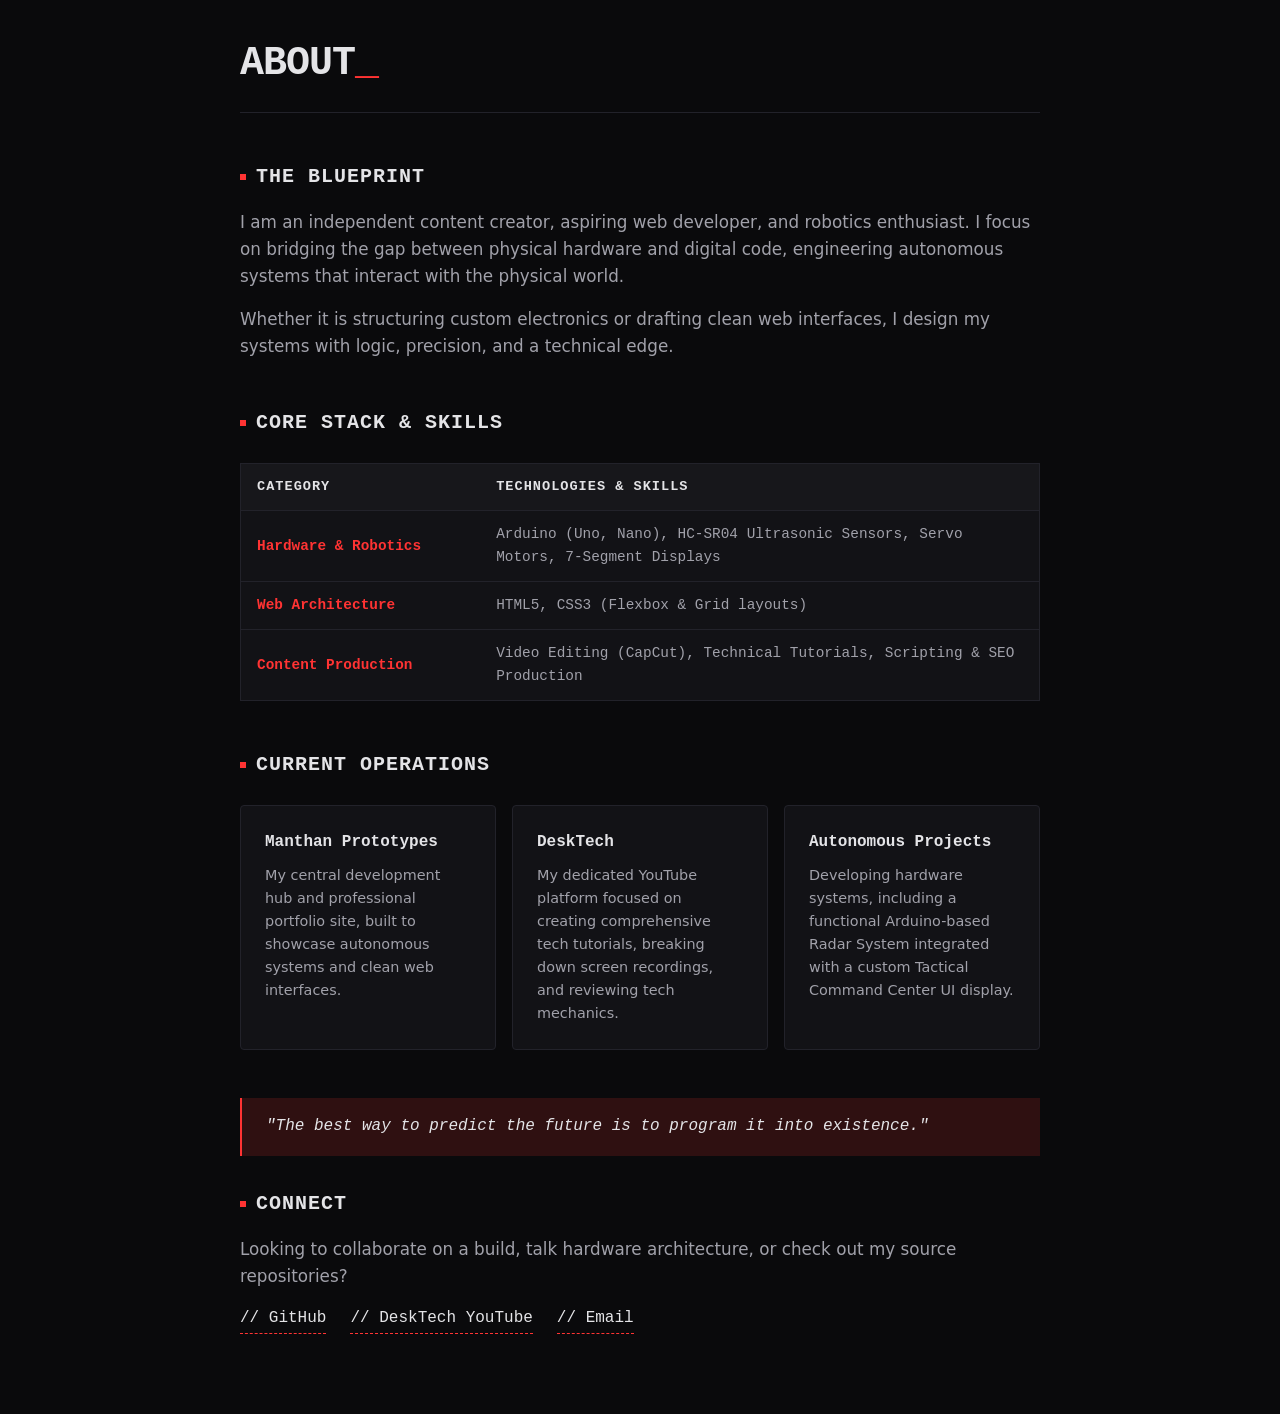
==== about/about.html @ c5562c9e "coded the about page, added contact links, and updated the navigation menu on the index page." ====
<!DOCTYPE html>
<html lang="en">
<head>
    <meta charset="UTF-8">
    <meta name="viewport" content="width=device-width, initial-scale=1.0">
    <title>About // Manthan Prototypes</title>
    <link rel="stylesheet" href="about.css">
</head>
<body>

    <div class="container">
        
        <header>
            <h1>ABOUT<span>_</span></h1>
        </header>

        <section id="blueprint">
            <h2>The Blueprint</h2>
            <p>I am an independent content creator, aspiring web developer, and robotics enthusiast. I focus on bridging the gap between physical hardware and digital code, engineering autonomous systems that interact with the physical world.</p>
            <p>Whether it is structuring custom electronics or drafting clean web interfaces, I design my systems with logic, precision, and a technical edge.</p>
        </section>

        <section id="stack">
            <h2>Core Stack & Skills</h2>
            <div class="table-container">
                <table>
                    <thead>
                        <tr>
                            <th>Category</th>
                            <th>Technologies & Skills</th>
                        </tr>
                    </thead>
                    <tbody>
                        <tr>
                            <td>Hardware & Robotics</td>
                            <td>Arduino (Uno, Nano), HC-SR04 Ultrasonic Sensors, Servo Motors, 7-Segment Displays</td>
                        </tr>
                        <tr>
                            <td>Web Architecture</td>
                            <td>HTML5, CSS3 (Flexbox & Grid layouts)</td>
                        </tr>
                        <tr>
                            <td>Content Production</td>
                            <td>Video Editing (CapCut), Technical Tutorials, Scripting & SEO Production</td>
                        </tr>
                    </tbody>
                </table>
            </div>
        </section>

        <section id="operations">
            <h2>Current Operations</h2>
            <div class="grid">
                <div class="card">
                    <h3>Manthan Prototypes</h3>
                    <p>My central development hub and professional portfolio site, built to showcase autonomous systems and clean web interfaces.</p>
                </div>
                <div class="card">
                    <h3>DeskTech</h3>
                    <p>My dedicated YouTube platform focused on creating comprehensive tech tutorials, breaking down screen recordings, and reviewing tech mechanics.</p>
                </div>
                <div class="card">
                    <h3>Autonomous Projects</h3>
                    <p>Developing hardware systems, including a functional Arduino-based Radar System integrated with a custom Tactical Command Center UI display.</p>
                </div>
            </div>
        </section>

        <blockquote>
            "The best way to predict the future is to program it into existence."
        </blockquote>

        <section id="connect">
            <h2>Connect</h2>
            <p>Looking to collaborate on a build, talk hardware architecture, or check out my source repositories?</p>
            <div class="contact-links">
                <a href="https://github.com/Mnthn26" target="_blank">// GitHub</a>
                <a href="https://www.youtube.com/@DeskTech26" target="_blank">// DeskTech YouTube</a>
                <a href="mailto:dmanthan2013@gmail.com">// Email</a>
            </div>
        </section>

    </div>

</body>
</html>
---- about/about.css ----
/* Minimalist Dark Tech Theme */
        :root {
            --bg-color: #0a0a0c;
            --surface-color: #121216;
            --border-color: #22222a;
            --text-primary: #e4e4e7;
            --text-secondary: #a1a1aa;
            --accent-color: #ff3333; /* Tactical Red */
            --accent-glow: rgba(255, 51, 51, 0.15);
            --font-mono: 'JetBrains Mono', 'Fira Code', monospace;
        }

        * {
            box-sizing: border-box;
            margin: 0;
            padding: 0;
        }

        body {
            background-color: var(--bg-color);
            color: var(--text-primary);
            font-family: system-ui, -apple-system, BlinkMacSystemFont, 'Segoe UI', Roboto, sans-serif;
            line-height: 1.6;
            padding: 2rem 1rem;
        }

        .container {
            max-width: 800px;
            margin: 0 auto;
        }

        /* Tech Header */
        header {
            margin-bottom: 3rem;
            border-bottom: 1px solid var(--border-color);
            padding-bottom: 1rem;
        }

        h1 {
            font-family: var(--font-mono);
            font-size: 2.5rem;
            font-weight: 700;
            text-transform: uppercase;
            letter-spacing: -1px;
        }

        h1 span {
            color: var(--accent-color);
        }

        h2 {
            font-family: var(--font-mono);
            font-size: 1.25rem;
            color: var(--text-primary);
            text-transform: uppercase;
            margin-bottom: 1rem;
            letter-spacing: 1px;
            display: flex;
            align-items: center;
        }

        h2::before {
            content: '';
            display: inline-block;
            width: 6px;
            height: 6px;
            background-color: var(--accent-color);
            margin-right: 10px;
        }

        section {
            margin-bottom: 3rem;
        }

        p {
            color: var(--text-secondary);
            margin-bottom: 1rem;
            font-size: 1.05rem;
        }

        /* Tech Table styling */
        .table-container {
            overflow-x: auto;
            margin: 1.5rem 0;
        }

        table {
            width: 100%;
            border-collapse: collapse;
            font-family: var(--font-mono);
            font-size: 0.9rem;
            background-color: var(--surface-color);
            border: 1px solid var(--border-color);
        }

        th, td {
            padding: 12px 16px;
            text-align: left;
            border-bottom: 1px solid var(--border-color);
        }

        th {
            color: var(--text-primary);
            background-color: rgba(255, 255, 255, 0.02);
            font-weight: 600;
            text-transform: uppercase;
            font-size: 0.85rem;
            letter-spacing: 1px;
        }

        td:first-child {
            color: var(--accent-color);
            font-weight: 600;
            width: 30%;
        }

        td {
            color: var(--text-secondary);
        }

        /* Operations Grid */
        .grid {
            display: grid;
            grid-template-columns: repeat(auto-fit, minmax(240px, 1fr));
            gap: 1rem;
            margin-top: 1.5rem;
        }

        .card {
            background-color: var(--surface-color);
            border: 1px solid var(--border-color);
            padding: 1.5rem;
            border-radius: 4px;
            transition: border-color 0.3s ease;
        }

        .card:hover {
            border-color: var(--accent-color);
        }

        .card h3 {
            font-family: var(--font-mono);
            font-size: 1rem;
            color: var(--text-primary);
            margin-bottom: 0.5rem;
        }

        .card p {
            font-size: 0.9rem;
            margin-bottom: 0;
        }

        /* Callout Quote */
        blockquote {
            border-left: 2px solid var(--accent-color);
            background: var(--accent-glow);
            padding: 1rem 1.5rem;
            margin: 2rem 0;
            font-family: var(--font-mono);
            font-style: italic;
            color: var(--text-primary);
        }

        /* Links & Contact */
        .contact-links {
            display: flex;
            flex-wrap: wrap;
            gap: 1.5rem;
            margin-top: 1rem;
            font-family: var(--font-mono);
        }

        .contact-links a {
            color: var(--text-primary);
            text-decoration: none;
            border-bottom: 1px dashed var(--accent-color);
            padding-bottom: 2px;
            transition: color 0.2s ease;
        }

        .contact-links a:hover {
            color: var(--accent-color);
        }

        @media (max-width: 600px) {
            body { padding: 1rem; }
            h1 { font-size: 2rem; }
            td { display: block; width: 100% !important; }
            th { display: none; }
            tr { border-bottom: 1px solid var(--border-color); display: block; padding: 0.5rem 0; }
            td { padding: 4px 16px; border: none; }
        }
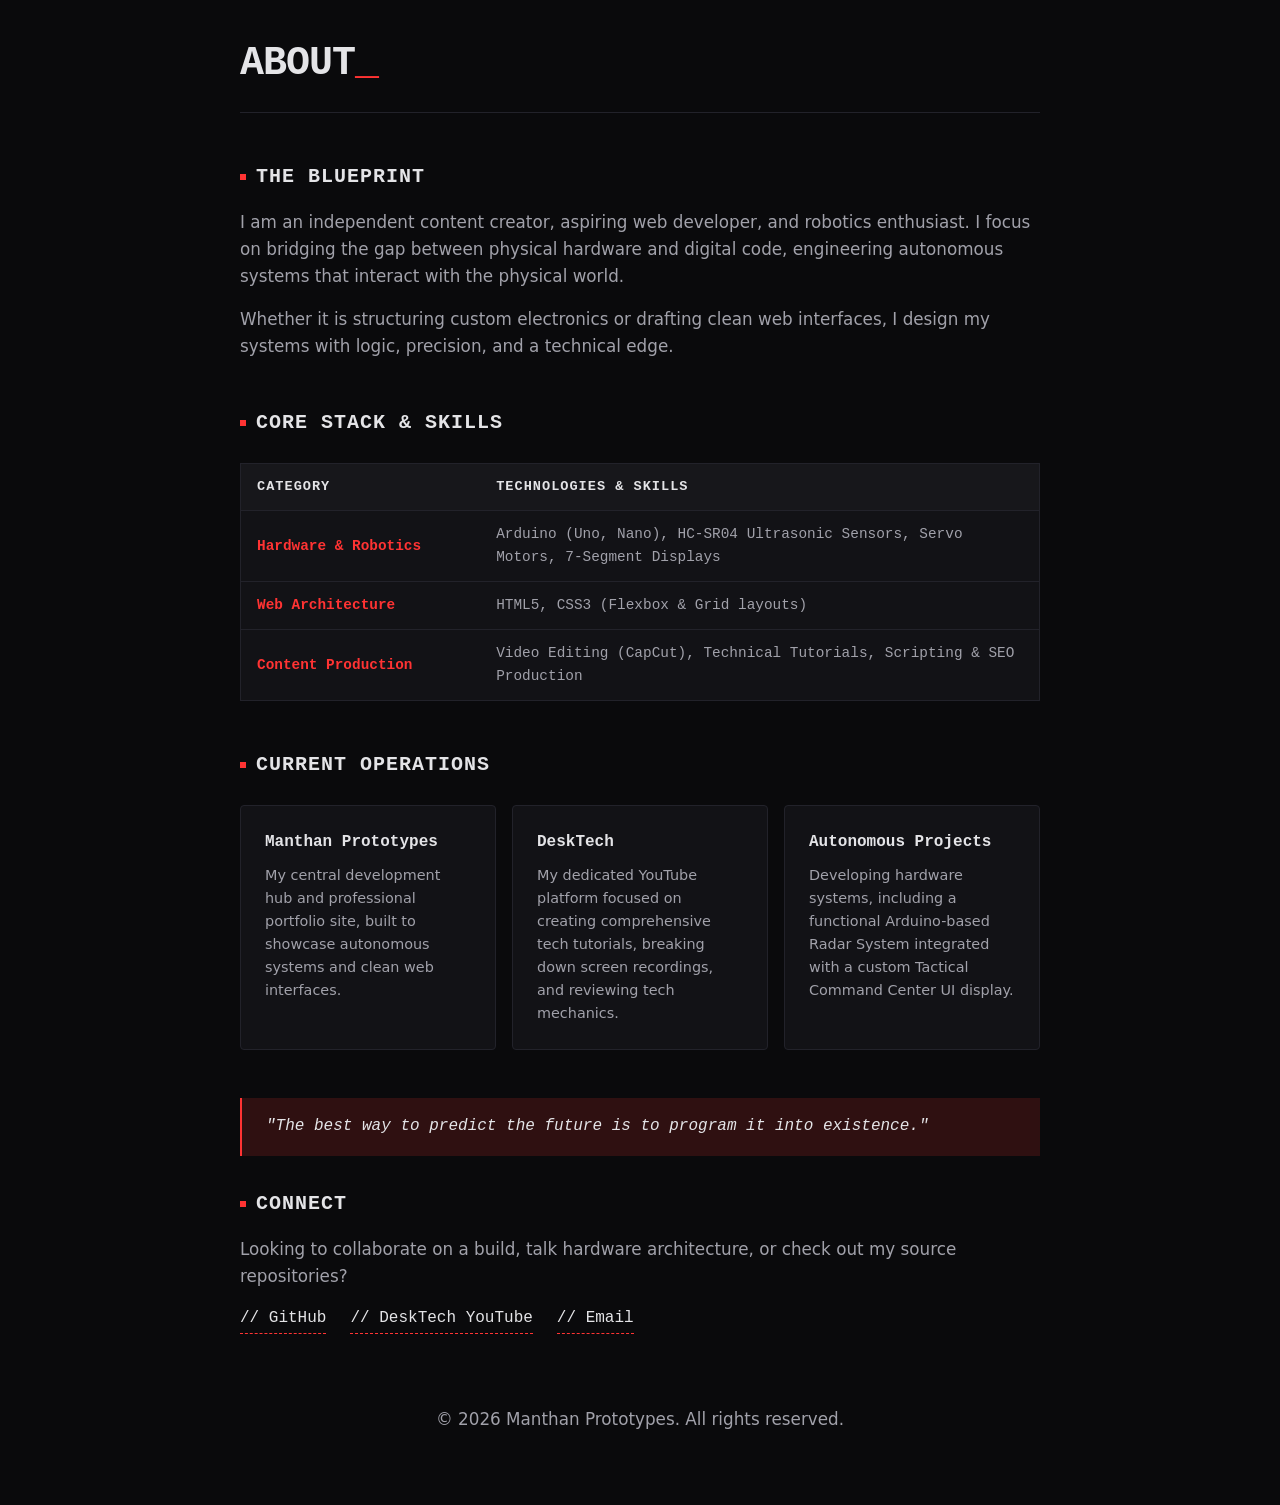
==== commit 088fd9e5: "added the copyright" ====
--- a/about/about.html
+++ b/about/about.html
@@ -82,7 +82,9 @@
         </section>
 
     </div>
-
+<footer class="footer">
+    <p>&copy; 2026 Manthan Prototypes. All rights reserved.</p>
+</footer>
 </body>
 </html>
 
--- a/about/about.css
+++ b/about/about.css
@@ -189,4 +189,13 @@
             th { display: none; }
             tr { border-bottom: 1px solid var(--border-color); display: block; padding: 0.5rem 0; }
             td { padding: 4px 16px; border: none; }
-        }+        }
+        .footer {
+    width: 100%;
+    text-align: center;
+    padding: 24px 0;
+    font-size: 0.9rem;
+    color: #a1a1aa; /* Light gray text so it's readable on the dark background */
+    background-color: rgb(10, 10, 12);
+    margin-top: 40px; /* Gives some breathing room below your content */
+}
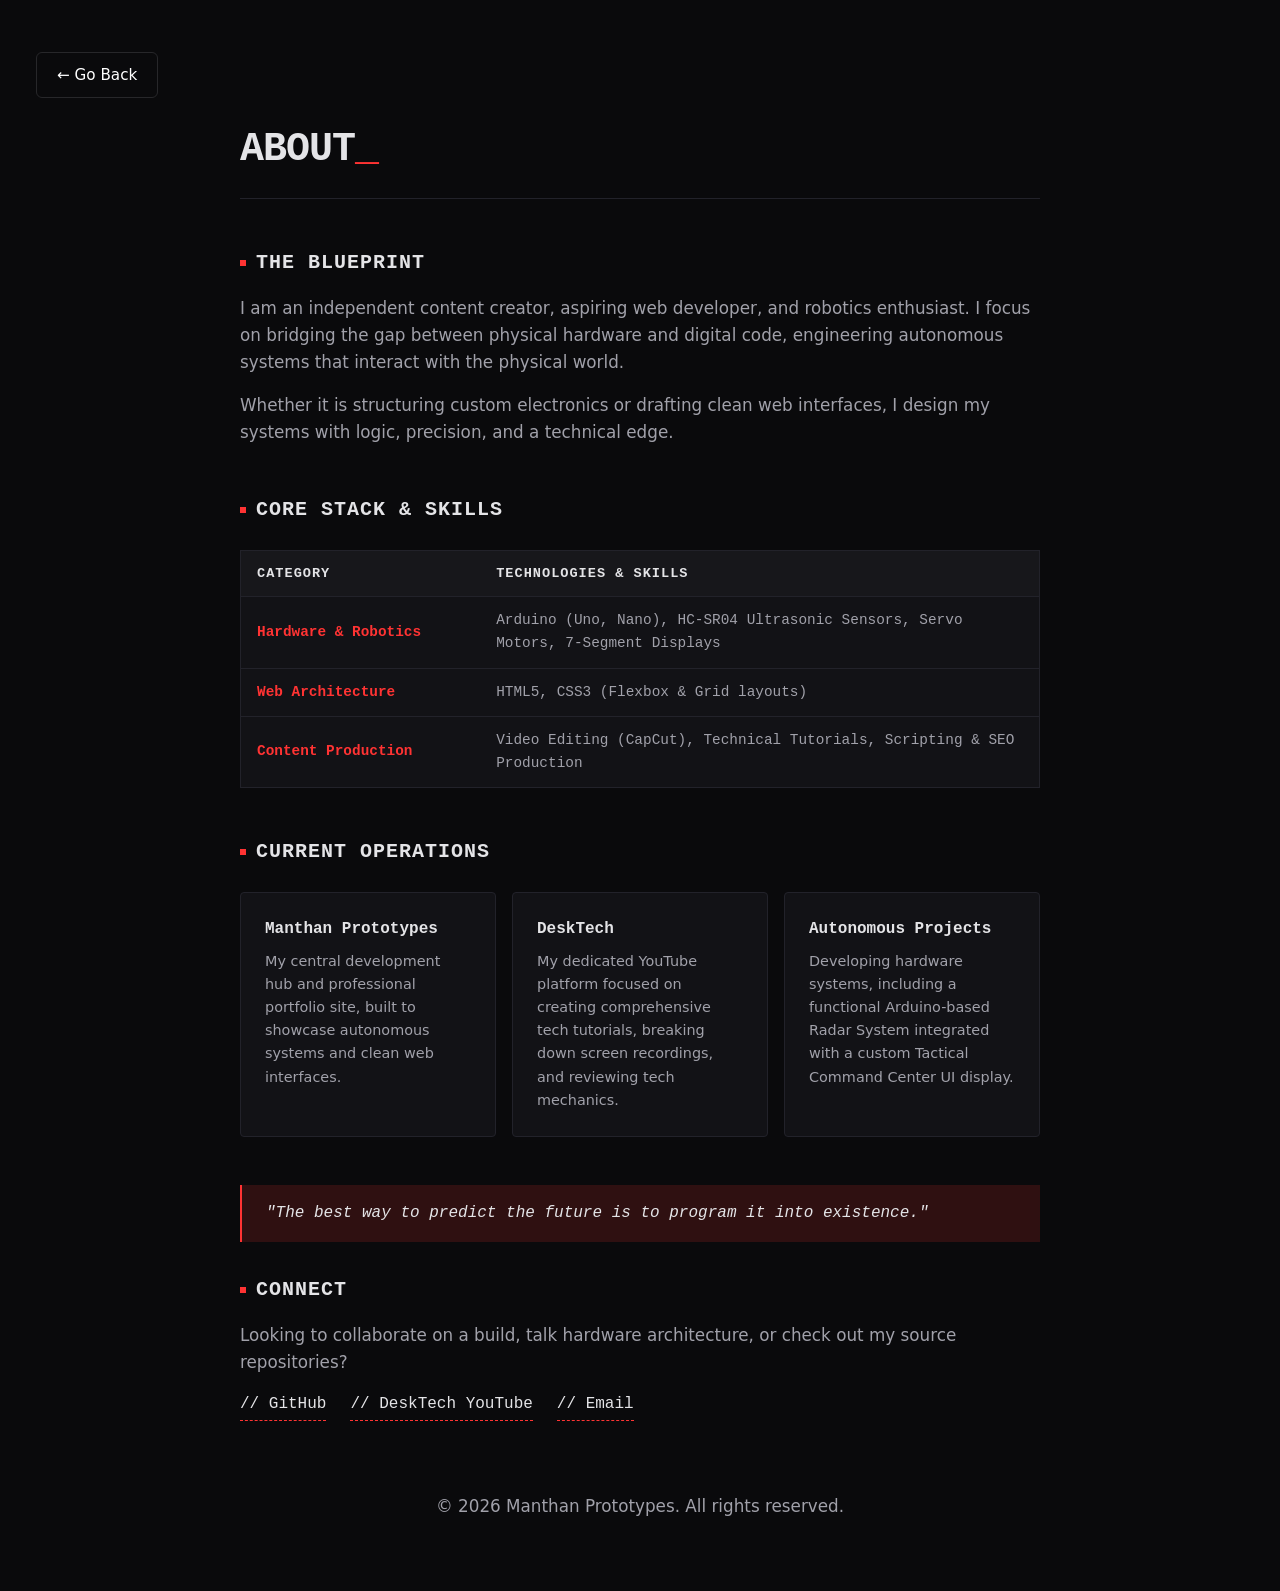
==== commit 7c86011d: "added the back-btn" ====
--- a/about/about.html
+++ b/about/about.html
@@ -6,9 +6,15 @@
     <meta name="viewport" content="width=device-width, initial-scale=1.0">
     <title>About // Manthan Prototypes</title>
     <link rel="stylesheet" href="about.css">
+    <link rel="apple-touch-icon" sizes="180x180" href="../favicon/apple-touch-icon.png?v=2">
+<link rel="icon" type="image/png" sizes="32x32" href="../favicon/favicon-32x32.png?v=2">
+<link rel="icon" type="image/png" sizes="16x16" href="../favicon/favicon-16x16.png?v=2">
+<link rel="shortcut icon" href="../favicon/favicon.ico?v=2" type="image/x-icon">
+
+<link rel="manifest" href="../favicon/site.webmanifest?v=2">
 </head>
 <body>
-
+<a href="javascript:history.back()" class="back-btn">&larr; Go Back</a>
     <div class="container">
         
         <header>
--- a/about/about.css
+++ b/about/about.css
@@ -198,4 +198,23 @@
     color: #a1a1aa; /* Light gray text so it's readable on the dark background */
     background-color: rgb(10, 10, 12);
     margin-top: 40px; /* Gives some breathing room below your content */
+}
+.back-btn {
+    display: inline-block;
+    padding: 10px 20px;
+    margin: 20px;
+    color: #ffffff;
+    text-decoration: none;
+    font-size: 0.95rem;
+    font-weight: 500;
+    background-color: rgb(10, 10, 12);
+    border: 1px solid #27272a; /* Subtle border so it stands out if needed */
+    border-radius: 6px;
+    transition: background-color 0.2s, color 0.2s;
+}
+
+/* Changes color slightly when hovered */
+.back-btn:hover {
+    background-color: #1e1e24;
+    color: #3b82f6; /* Subtle blue highlight */
 }
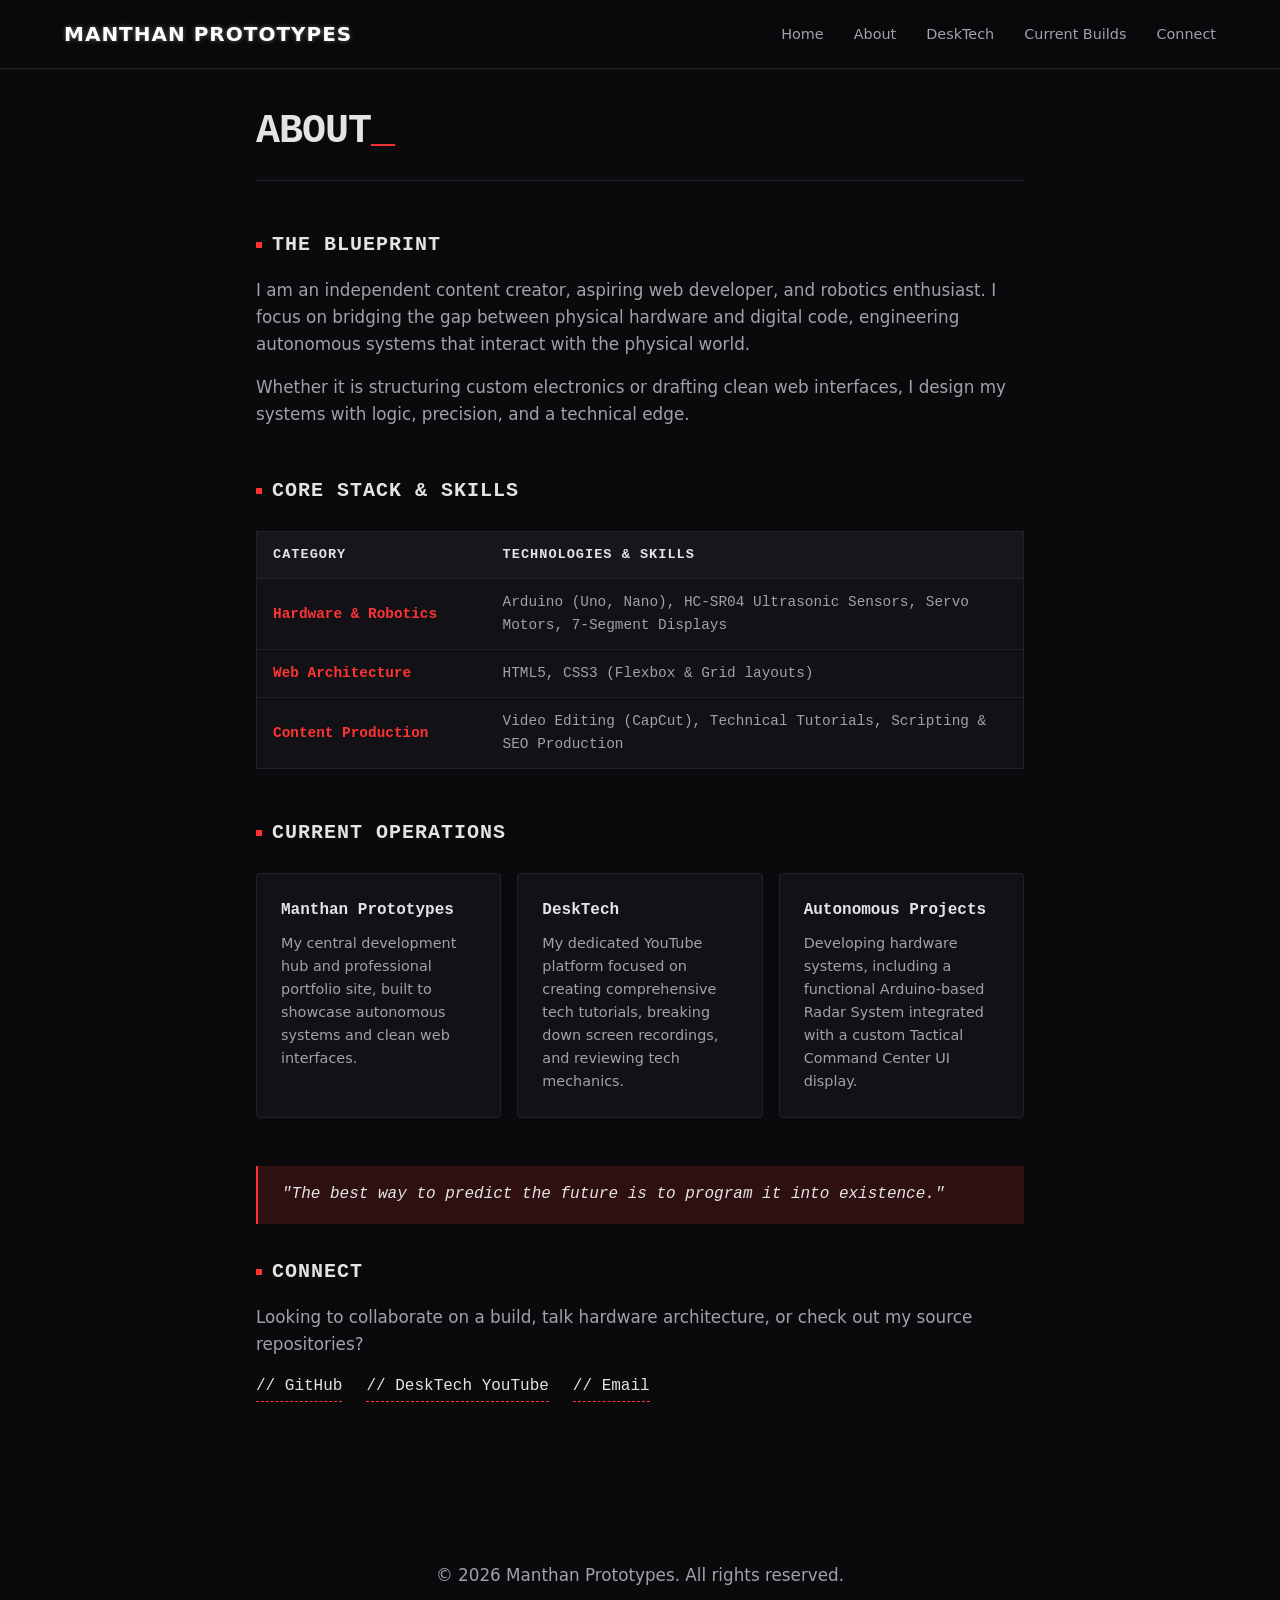
==== commit 1b3716e5: "feat: enhance about page layout and navigation structure" ====
--- a/about/about.html
+++ b/about/about.html
@@ -1,4 +1,3 @@
-
 <!DOCTYPE html>
 <html lang="en">
 <head>
@@ -7,19 +6,33 @@
     <title>About // Manthan Prototypes</title>
     <link rel="stylesheet" href="about.css">
     <link rel="apple-touch-icon" sizes="180x180" href="../favicon/apple-touch-icon.png?v=2">
-<link rel="icon" type="image/png" sizes="32x32" href="../favicon/favicon-32x32.png?v=2">
-<link rel="icon" type="image/png" sizes="16x16" href="../favicon/favicon-16x16.png?v=2">
-<link rel="shortcut icon" href="../favicon/favicon.ico?v=2" type="image/x-icon">
-
-<link rel="manifest" href="../favicon/site.webmanifest?v=2">
+    <link rel="icon" type="image/png" sizes="32x32" href="../favicon/favicon-32x32.png?v=2">
+    <link rel="icon" type="image/png" sizes="16x16" href="../favicon/favicon-16x16.png?v=2">
+    <link rel="shortcut icon" href="../favicon/favicon.ico?v=2" type="image/x-icon">
+    <link rel="manifest" href="../favicon/site.webmanifest?v=2">
 </head>
 <body>
-<a href="javascript:history.back()" class="back-btn">&larr; Go Back</a>
+
+    <!-- Global Navigation Header (Always stays at top) -->
+    <header class="main-header">
+        <div class="logo glow-text">Manthan Prototypes</div>
+        <nav>
+            <ul>
+                <li><a href="../index.html#hero">Home</a></li>
+                <li><a href="./about.html">About</a></li>
+                <li><a href="../index.html#desktech">DeskTech</a></li>
+                <li><a href="../projects/projects.html">Current Builds</a></li>
+                <li><a href="../index.html#contact">Connect</a></li>
+            </ul>
+        </nav>
+    </header>
+
     <div class="container">
         
-        <header>
+        <!-- Fixed: Changed from <header> to <div class="page-title"> -->
+        <div class="page-title">
             <h1>ABOUT<span>_</span></h1>
-        </header>
+        </div>
 
         <section id="blueprint">
             <h2>The Blueprint</h2>
@@ -88,9 +101,9 @@
         </section>
 
     </div>
-<footer class="footer">
-    <p>&copy; 2026 Manthan Prototypes. All rights reserved.</p>
-</footer>
+
+    <footer class="footer">
+        <p>&copy; 2026 Manthan Prototypes. All rights reserved.</p>
+    </footer>
 </body>
-</html>
-
+</html>
--- a/about/about.css
+++ b/about/about.css
@@ -1,220 +1,274 @@
- /* Minimalist Dark Tech Theme */
-        :root {
-            --bg-color: #0a0a0c;
-            --surface-color: #121216;
-            --border-color: #22222a;
-            --text-primary: #e4e4e7;
-            --text-secondary: #a1a1aa;
-            --accent-color: #ff3333; /* Tactical Red */
-            --accent-glow: rgba(255, 51, 51, 0.15);
-            --font-mono: 'JetBrains Mono', 'Fira Code', monospace;
-        }
-
-        * {
-            box-sizing: border-box;
-            margin: 0;
-            padding: 0;
-        }
-
-        body {
-            background-color: var(--bg-color);
-            color: var(--text-primary);
-            font-family: system-ui, -apple-system, BlinkMacSystemFont, 'Segoe UI', Roboto, sans-serif;
-            line-height: 1.6;
-            padding: 2rem 1rem;
-        }
-
-        .container {
-            max-width: 800px;
-            margin: 0 auto;
-        }
-
-        /* Tech Header */
-        header {
-            margin-bottom: 3rem;
-            border-bottom: 1px solid var(--border-color);
-            padding-bottom: 1rem;
-        }
-
-        h1 {
-            font-family: var(--font-mono);
-            font-size: 2.5rem;
-            font-weight: 700;
-            text-transform: uppercase;
-            letter-spacing: -1px;
-        }
-
-        h1 span {
-            color: var(--accent-color);
-        }
-
-        h2 {
-            font-family: var(--font-mono);
-            font-size: 1.25rem;
-            color: var(--text-primary);
-            text-transform: uppercase;
-            margin-bottom: 1rem;
-            letter-spacing: 1px;
-            display: flex;
-            align-items: center;
-        }
-
-        h2::before {
-            content: '';
-            display: inline-block;
-            width: 6px;
-            height: 6px;
-            background-color: var(--accent-color);
-            margin-right: 10px;
-        }
-
-        section {
-            margin-bottom: 3rem;
-        }
-
-        p {
-            color: var(--text-secondary);
-            margin-bottom: 1rem;
-            font-size: 1.05rem;
-        }
-
-        /* Tech Table styling */
-        .table-container {
-            overflow-x: auto;
-            margin: 1.5rem 0;
-        }
-
-        table {
-            width: 100%;
-            border-collapse: collapse;
-            font-family: var(--font-mono);
-            font-size: 0.9rem;
-            background-color: var(--surface-color);
-            border: 1px solid var(--border-color);
-        }
-
-        th, td {
-            padding: 12px 16px;
-            text-align: left;
-            border-bottom: 1px solid var(--border-color);
-        }
-
-        th {
-            color: var(--text-primary);
-            background-color: rgba(255, 255, 255, 0.02);
-            font-weight: 600;
-            text-transform: uppercase;
-            font-size: 0.85rem;
-            letter-spacing: 1px;
-        }
-
-        td:first-child {
-            color: var(--accent-color);
-            font-weight: 600;
-            width: 30%;
-        }
-
-        td {
-            color: var(--text-secondary);
-        }
-
-        /* Operations Grid */
-        .grid {
-            display: grid;
-            grid-template-columns: repeat(auto-fit, minmax(240px, 1fr));
-            gap: 1rem;
-            margin-top: 1.5rem;
-        }
-
-        .card {
-            background-color: var(--surface-color);
-            border: 1px solid var(--border-color);
-            padding: 1.5rem;
-            border-radius: 4px;
-            transition: border-color 0.3s ease;
-        }
-
-        .card:hover {
-            border-color: var(--accent-color);
-        }
-
-        .card h3 {
-            font-family: var(--font-mono);
-            font-size: 1rem;
-            color: var(--text-primary);
-            margin-bottom: 0.5rem;
-        }
-
-        .card p {
-            font-size: 0.9rem;
-            margin-bottom: 0;
-        }
-
-        /* Callout Quote */
-        blockquote {
-            border-left: 2px solid var(--accent-color);
-            background: var(--accent-glow);
-            padding: 1rem 1.5rem;
-            margin: 2rem 0;
-            font-family: var(--font-mono);
-            font-style: italic;
-            color: var(--text-primary);
-        }
-
-        /* Links & Contact */
-        .contact-links {
-            display: flex;
-            flex-wrap: wrap;
-            gap: 1.5rem;
-            margin-top: 1rem;
-            font-family: var(--font-mono);
-        }
-
-        .contact-links a {
-            color: var(--text-primary);
-            text-decoration: none;
-            border-bottom: 1px dashed var(--accent-color);
-            padding-bottom: 2px;
-            transition: color 0.2s ease;
-        }
-
-        .contact-links a:hover {
-            color: var(--accent-color);
-        }
-
-        @media (max-width: 600px) {
-            body { padding: 1rem; }
-            h1 { font-size: 2rem; }
-            td { display: block; width: 100% !important; }
-            th { display: none; }
-            tr { border-bottom: 1px solid var(--border-color); display: block; padding: 0.5rem 0; }
-            td { padding: 4px 16px; border: none; }
-        }
-        .footer {
+/* Minimalist Dark Tech Theme Variables */
+:root {
+    --bg-color: #0a0a0c;
+    --surface-color: #121216;
+    --border-color: #22222a;
+    --text-primary: #e4e4e7;
+    --text-secondary: #a1a1aa;
+    --accent-color: #ff3333; /* Tactical Red */
+    --accent-glow: rgba(255, 51, 51, 0.15);
+    --font-mono: 'JetBrains Mono', 'Fira Code', monospace;
+    --bg-dark: #0a0a0c;
+    --accent: #ffffff;
+    --text-muted: #a1a1aa;
+    --border-color-header: #27272a;
+}
+
+* {
+    box-sizing: border-box;
+    margin: 0;
+    padding: 0;
+}
+
+body {
+    background-color: var(--bg-color);
+    color: var(--text-primary);
+    font-family: system-ui, -apple-system, BlinkMacSystemFont, 'Segoe UI', Roboto, sans-serif;
+    line-height: 1.6;
+}
+
+/* Base structural layout container */
+.container {
+    max-width: 800px;
+    margin: 0 auto;
+    padding: 3rem 1rem;
+}
+
+/* ==========================================
+   MAIN GLOBAL HEADER / NAVIGATION (FIXED POSITION)
+   ========================================== */
+header.main-header {
+    display: flex;
+    justify-content: space-between;
+    align-items: center;
+    padding: 18px 5%;
+    background-color: rgba(10, 10, 12, 0.95);
+    backdrop-filter: blur(8px); /* Optional: Adds a sleek modern glassy tech blur */
+    border-bottom: 1px solid var(--border-color-header);
+    position: fixed; /* Ensures it stays permanently stuck at the very top */
+    top: 0;
+    left: 0;
+    width: 100%;
+    z-index: 1000;
+}
+
+/* Offsets the body content so it doesn't render behind the fixed navigation bar */
+header.main-header + .container {
+    padding-top: 100px; 
+}
+
+nav ul {
+    display: flex;
+    list-style: none;
+    gap: 30px;
+}
+
+nav a {
+    color: var(--text-muted);
+    text-decoration: none;
+    font-size: 0.9rem;
+    font-weight: 500;
+    transition: color 0.3s ease;
+}
+
+nav a:hover {
+    color: var(--accent);
+}
+
+/* Logo and text rendering styles */
+.logo.glow-text {
+    font-size: 1.25rem;
+    font-weight: 700;
+    letter-spacing: 1px;
+    text-transform: uppercase;
+    color: var(--accent);
+    text-shadow: 
+        0 0 4px rgba(255, 255, 255, 0.3),
+        0 0 10px rgba(255, 255, 255, 0.1);
+}
+
+/* ==========================================
+   PAGE TITLE (ABOUT_) STYLING
+   ========================================== */
+.page-title {
+    margin-bottom: 3rem;
+    border-bottom: 1px solid var(--border-color);
+    padding-bottom: 1rem;
+}
+
+h1 {
+    font-family: var(--font-mono);
+    font-size: 2.5rem;
+    font-weight: 700;
+    text-transform: uppercase;
+    letter-spacing: -1px;
+}
+
+h1 span {
+    color: var(--accent-color);
+}
+
+/* ==========================================
+   SECTIONS & INNER ELEMENTS STYLING
+   ========================================== */
+h2 {
+    font-family: var(--font-mono);
+    font-size: 1.25rem;
+    color: var(--text-primary);
+    text-transform: uppercase;
+    margin-bottom: 1rem;
+    letter-spacing: 1px;
+    display: flex;
+    align-items: center;
+}
+
+h2::before {
+    content: '';
+    display: inline-block;
+    width: 6px;
+    height: 6px;
+    background-color: var(--accent-color);
+    margin-right: 10px;
+}
+
+section {
+    margin-bottom: 3rem;
+}
+
+p {
+    color: var(--text-secondary);
+    margin-bottom: 1rem;
+    font-size: 1.05rem;
+}
+
+/* Tech Table styling */
+.table-container {
+    overflow-x: auto;
+    margin: 1.5rem 0;
+}
+
+table {
+    width: 100%;
+    border-collapse: collapse;
+    font-family: var(--font-mono);
+    font-size: 0.9rem;
+    background-color: var(--surface-color);
+    border: 1px solid var(--border-color);
+}
+
+th, td {
+    padding: 12px 16px;
+    text-align: left;
+    border-bottom: 1px solid var(--border-color);
+}
+
+th {
+    color: var(--text-primary);
+    background-color: rgba(255, 255, 255, 0.02);
+    font-weight: 600;
+    text-transform: uppercase;
+    font-size: 0.85rem;
+    letter-spacing: 1px;
+}
+
+td:first-child {
+    color: var(--accent-color);
+    font-weight: 600;
+    width: 30%;
+}
+
+td {
+    color: var(--text-secondary);
+}
+
+/* Operations Grid */
+.grid {
+    display: grid;
+    grid-template-columns: repeat(auto-fit, minmax(240px, 1fr));
+    gap: 1rem;
+    margin-top: 1.5rem;
+}
+
+.card {
+    background-color: var(--surface-color);
+    border: 1px solid var(--border-color);
+    padding: 1.5rem;
+    border-radius: 4px;
+    transition: border-color 0.3s ease;
+}
+
+.card:hover {
+    border-color: var(--accent-color);
+}
+
+.card h3 {
+    font-family: var(--font-mono);
+    font-size: 1rem;
+    color: var(--text-primary);
+    margin-bottom: 0.5rem;
+}
+
+.card p {
+    font-size: 0.9rem;
+    margin-bottom: 0;
+}
+
+/* Callout Quote */
+blockquote {
+    border-left: 2px solid var(--accent-color);
+    background: var(--accent-glow);
+    padding: 1rem 1.5rem;
+    margin: 2rem 0;
+    font-family: var(--font-mono);
+    font-style: italic;
+    color: var(--text-primary);
+}
+
+/* Links & Contact */
+.contact-links {
+    display: flex;
+    flex-wrap: wrap;
+    gap: 1.5rem;
+    margin-top: 1rem;
+    font-family: var(--font-mono);
+}
+
+.contact-links a {
+    color: var(--text-primary);
+    text-decoration: none;
+    border-bottom: 1px dashed var(--accent-color);
+    padding-bottom: 2px;
+    transition: color 0.2s ease;
+}
+
+.contact-links a:hover {
+    color: var(--accent-color);
+}
+
+/* Footer layout rules */
+.footer {
     width: 100%;
     text-align: center;
     padding: 24px 0;
     font-size: 0.9rem;
-    color: #a1a1aa; /* Light gray text so it's readable on the dark background */
+    color: #a1a1aa;
     background-color: rgb(10, 10, 12);
-    margin-top: 40px; /* Gives some breathing room below your content */
-}
-.back-btn {
-    display: inline-block;
-    padding: 10px 20px;
-    margin: 20px;
-    color: #ffffff;
-    text-decoration: none;
-    font-size: 0.95rem;
-    font-weight: 500;
-    background-color: rgb(10, 10, 12);
-    border: 1px solid #27272a; /* Subtle border so it stands out if needed */
-    border-radius: 6px;
-    transition: background-color 0.2s, color 0.2s;
-}
-
-/* Changes color slightly when hovered */
-.back-btn:hover {
-    background-color: #1e1e24;
-    color: #3b82f6; /* Subtle blue highlight */
+    margin-top: 40px;
+}
+
+@media (max-width: 600px) {
+    header.main-header {
+        position: static; /* Un-fixes navigation layout on narrow mobile displays for better spacing */
+        flex-direction: column;
+        gap: 12px;
+        padding: 15px;
+    }
+    header.main-header + .container {
+        padding-top: 1.5rem;
+    }
+    h1 { font-size: 2rem; }
+    td { display: block; width: 100% !important; }
+    th { display: none; }
+    tr { border-bottom: 1px solid var(--border-color); display: block; padding: 0.5rem 0; }
+    td { padding: 4px 16px; border: none; }
 }
